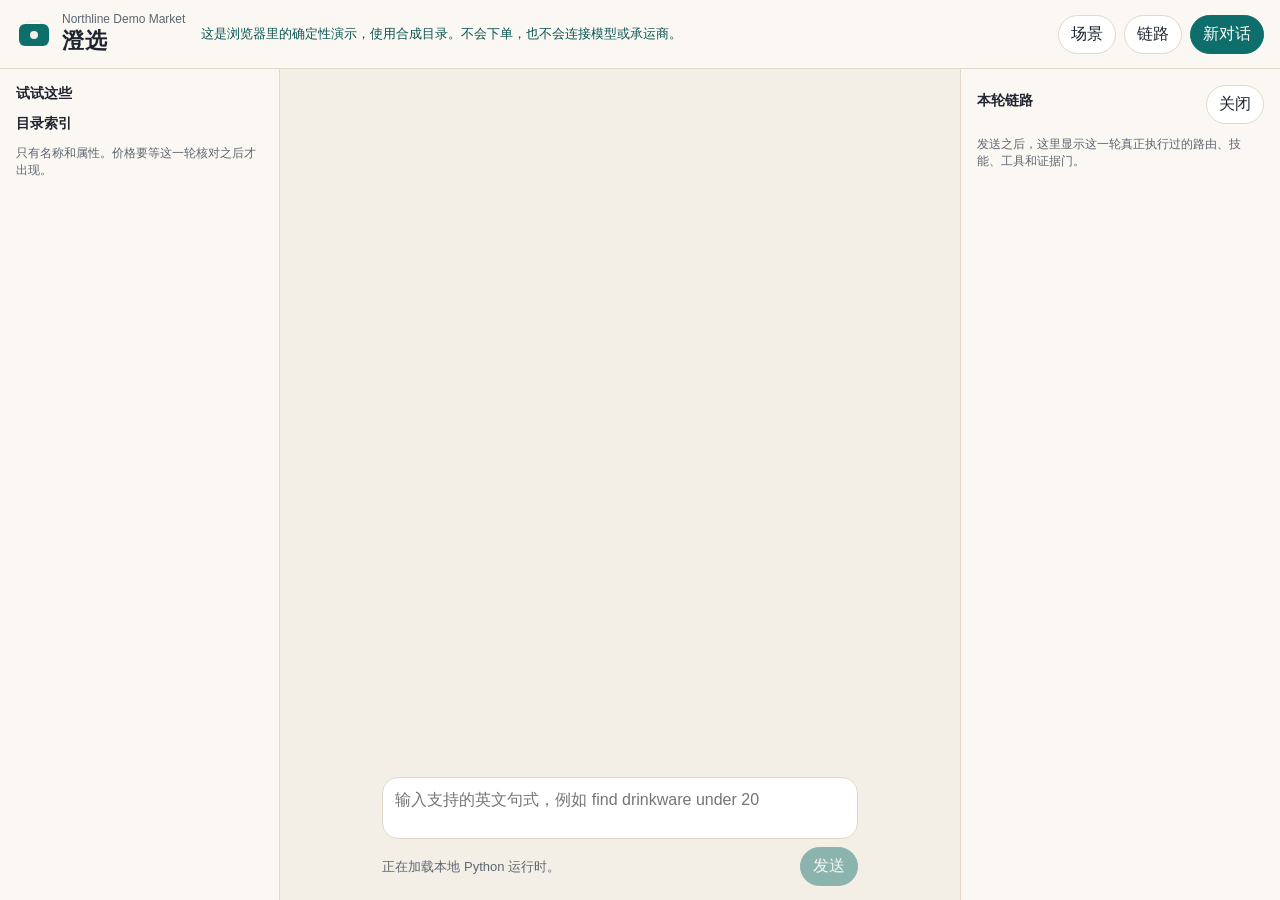
==== shopassist/pages/static/index.html @ bece0474 "Add a static shop demo and an offline knowledge index. The Pages site runs the mock session in the b" ====
<!DOCTYPE html>
<html lang="zh-CN">
<head>
  <meta charset="utf-8">
  <meta name="viewport" content="width=device-width, initial-scale=1">
  <base href="__SHOPASSIST_BASE__">
  <title>澄选 · 购物助手演示</title>
  <link rel="icon" href="favicon.svg">
  <link rel="stylesheet" href="app.css">
</head>
<body>
  <div class="app">
    <header class="top">
      <div class="brand">
        <svg class="mark" viewBox="0 0 36 36" aria-hidden="true">
          <rect x="3" y="8" width="30" height="22" rx="6" fill="#0e6e6b"/>
          <path d="M10 8c0-4 16-4 16 0" fill="none" stroke="#f4efe6" stroke-width="2"/>
          <circle cx="18" cy="19" r="4" fill="#f4efe6"/>
        </svg>
        <div>
          <p class="eyebrow">Northline Demo Market</p>
          <h1>澄选</h1>
        </div>
      </div>
      <p class="banner" id="banner">这是浏览器里的确定性演示，使用合成目录。不会下单，也不会连接模型或承运商。</p>
      <div class="top-actions">
        <button type="button" class="ghost" id="open-nav">场景</button>
        <button type="button" class="ghost" id="open-trace">链路</button>
        <button type="button" id="reset">新对话</button>
      </div>
    </header>
    <div class="shell">
      <aside class="nav" id="nav">
        <section>
          <h2>试试这些</h2>
          <p class="note" id="input-note"></p>
          <div id="prompts"></div>
        </section>
        <section>
          <h2>目录索引</h2>
          <p class="note">只有名称和属性。价格要等这一轮核对之后才出现。</p>
          <div id="catalog"></div>
        </section>
      </aside>
      <section class="chat">
        <div id="transcript" aria-live="polite"></div>
        <form id="composer">
          <label class="sr" for="message">消息</label>
          <textarea id="message" rows="2" maxlength="2000" placeholder="输入支持的英文句式，例如 find drinkware under 20"></textarea>
          <div class="composer-actions">
            <p id="status">正在加载本地 Python 运行时。</p>
            <button type="button" id="cancel" hidden>取消</button>
            <button type="submit" id="send" disabled>发送</button>
          </div>
        </form>
      </section>
      <aside class="trace" id="trace">
        <div class="trace-head">
          <h2>本轮链路</h2>
          <button type="button" class="ghost close-trace" id="close-trace">关闭</button>
        </div>
        <div id="trace-body">
          <p class="note">发送之后，这里显示这一轮真正执行过的路由、技能、工具和证据门。</p>
        </div>
      </aside>
    </div>
  </div>
  <script type="module" src="app.js"></script>
</body>
</html>
---- shopassist/pages/static/app.css ----
:root {
  color-scheme: light;
  --paper: #f4efe6;
  --paper-2: #fbf8f3;
  --ink: #1f2430;
  --muted: #5c6570;
  --line: #e3d8c8;
  --teal: #0e6e6b;
  --teal-dark: #0a5552;
  --teal-soft: #e5f3f1;
  --clay: #a15c3a;
  --card: #fffdf9;
  --shadow: 0 12px 30px rgba(60, 42, 24, 0.08);
  font-family: "Avenir Next", "Segoe UI", "PingFang SC", "Noto Sans SC", "Microsoft YaHei", sans-serif;
}

* { box-sizing: border-box; }
html, body { margin: 0; height: 100%; background: var(--paper); color: var(--ink); }
button, textarea { font: inherit; }
button { cursor: pointer; }
.sr { position: absolute; width: 1px; height: 1px; overflow: hidden; clip: rect(0 0 0 0); }

.app { height: 100dvh; display: flex; flex-direction: column; }
.top {
  display: grid;
  grid-template-columns: auto minmax(0, 1fr) auto;
  gap: 16px;
  align-items: center;
  padding: 12px 16px;
  background: var(--paper-2);
  border-bottom: 1px solid var(--line);
}
.brand { display: flex; gap: 10px; align-items: center; }
.brand h1 { margin: 0; font-size: 22px; letter-spacing: 0.04em; }
.eyebrow { margin: 0; color: var(--muted); font-size: 12px; }
.mark { width: 36px; height: 36px; }
.banner { margin: 0; color: var(--teal-dark); font-size: 13px; line-height: 1.45; }
.top-actions, .composer-actions { display: flex; gap: 8px; align-items: center; }
.ghost, #reset, #send, #cancel, .prompt, .quote {
  border: 1px solid var(--line);
  background: white;
  color: var(--ink);
  border-radius: 999px;
  padding: 8px 12px;
}
#send, #reset { background: var(--teal); color: white; border-color: var(--teal); }
#send:disabled { opacity: 0.45; cursor: default; }
.shell {
  flex: 1;
  min-height: 0;
  display: grid;
  grid-template-columns: 280px minmax(0, 1fr) 320px;
}
.nav, .trace { overflow: auto; background: var(--paper-2); padding: 16px; }
.nav { border-right: 1px solid var(--line); }
.trace { border-left: 1px solid var(--line); }
.chat { display: flex; flex-direction: column; min-width: 0; min-height: 0; }
#transcript { flex: 1; overflow: auto; padding: 22px 8vw 12px; }
.note { color: var(--muted); font-size: 12px; line-height: 1.45; }
h2 { font-size: 14px; margin: 0 0 8px; }
.prompt, .quote {
  display: block;
  width: 100%;
  text-align: left;
  border-radius: 14px;
  margin: 0 0 8px;
}
.prompt strong, .quote strong { display: block; }
.prompt span, .quote span { color: var(--muted); font-size: 12px; }
.bubble { max-width: 760px; margin: 0 auto 14px; }
.bubble.user .text { background: var(--teal); color: white; margin-left: 18%; }
.bubble.assistant .text { background: var(--card); border: 1px solid var(--line); }
.text { border-radius: 16px; padding: 12px 14px; line-height: 1.5; white-space: pre-wrap; box-shadow: var(--shadow); }
.meta { color: var(--muted); font-size: 12px; margin-top: 6px; }
.cards { display: grid; grid-template-columns: repeat(auto-fit, minmax(180px, 1fr)); gap: 10px; margin-top: 10px; }
.card { background: var(--card); border: 1px solid var(--line); border-radius: 16px; padding: 12px; }
.card svg { width: 100%; height: 72px; }
.card h3 { margin: 8px 0 4px; font-size: 15px; }
.price { color: var(--clay); font-weight: 700; }
.pending { color: var(--teal-dark); font-size: 14px; }
.compare { width: 100%; border-collapse: collapse; margin-top: 10px; background: var(--card); font-size: 13px; }
.compare th, .compare td { border-bottom: 1px solid var(--line); padding: 6px 8px; text-align: left; }
#composer {
  position: sticky;
  bottom: 0;
  display: grid;
  gap: 8px;
  padding: 10px 8vw 14px;
  background: linear-gradient(transparent, var(--paper) 18%);
}
textarea {
  width: 100%;
  resize: none;
  border-radius: 16px;
  border: 1px solid var(--line);
  padding: 12px;
  background: white;
}
#status { flex: 1; margin: 0; color: var(--muted); font-size: 13px; }
.trace-head { display: flex; justify-content: space-between; align-items: center; }
.row { display: flex; justify-content: space-between; gap: 8px; font-size: 13px; padding: 6px 0; border-bottom: 1px solid var(--line); }
.row b { font-weight: 600; }
details { margin-top: 10px; }
pre { white-space: pre-wrap; word-break: break-word; font-size: 12px; background: white; padding: 8px; border-radius: 8px; }
.hit { font-size: 12px; padding: 6px 0; border-bottom: 1px solid var(--line); }
.warn { background: #fff4e8; border-radius: 10px; padding: 8px; font-size: 12px; }

@media (max-width: 960px) {
  .top { grid-template-columns: 1fr auto; }
  .banner { grid-column: 1 / -1; }
  .shell { grid-template-columns: 1fr; }
  .nav, .trace {
    display: none;
    position: fixed;
    inset: 64px 12px 12px;
    z-index: 3;
    border-radius: 16px;
    box-shadow: var(--shadow);
  }
  .nav.open, .trace.open { display: block; }
  #transcript, #composer { padding-left: 14px; padding-right: 14px; }
}
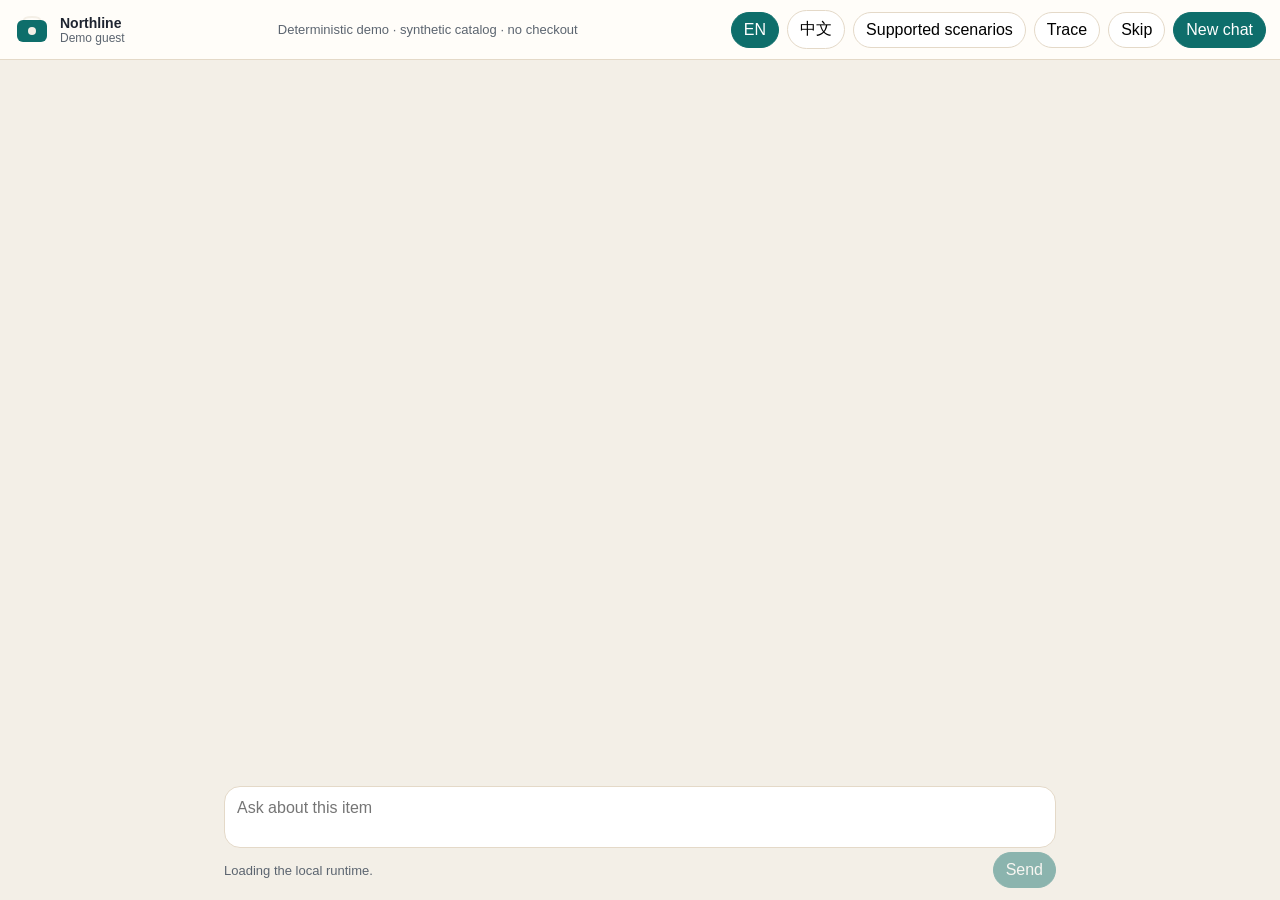
==== commit 677fbd6b: "Open the shop demo on a product and play a guided turn. The page defaults to English, quotes the ite" ====
--- a/shopassist/pages/static/index.html
+++ b/shopassist/pages/static/index.html
@@ -1,10 +1,10 @@
 <!DOCTYPE html>
-<html lang="zh-CN">
+<html lang="en">
 <head>
   <meta charset="utf-8">
   <meta name="viewport" content="width=device-width, initial-scale=1">
   <base href="__SHOPASSIST_BASE__">
-  <title>澄选 · 购物助手演示</title>
+  <title>Northline demo</title>
   <link rel="icon" href="favicon.svg">
   <link rel="stylesheet" href="app.css">
 </head>
@@ -18,53 +18,61 @@
           <circle cx="18" cy="19" r="4" fill="#f4efe6"/>
         </svg>
         <div>
-          <p class="eyebrow">Northline Demo Market</p>
-          <h1>澄选</h1>
+          <p class="eyebrow" id="brand-name">Northline</p>
+          <p class="guest" id="guest">Demo guest</p>
         </div>
       </div>
-      <p class="banner" id="banner">这是浏览器里的确定性演示，使用合成目录。不会下单，也不会连接模型或承运商。</p>
+      <p class="banner" id="banner">Deterministic demo · synthetic catalog · no checkout</p>
       <div class="top-actions">
-        <button type="button" class="ghost" id="open-nav">场景</button>
-        <button type="button" class="ghost" id="open-trace">链路</button>
-        <button type="button" id="reset">新对话</button>
+        <div class="langs" role="group" id="langs" aria-label="Language">
+          <button type="button" id="lang-en" aria-pressed="true">EN</button>
+          <button type="button" id="lang-zh" aria-pressed="false">中文</button>
+        </div>
+        <button type="button" class="ghost" id="open-scenarios">Supported scenarios</button>
+        <button type="button" class="ghost" id="open-trace" aria-expanded="false">Trace</button>
+        <button type="button" class="ghost" id="skip">Skip</button>
+        <button type="button" id="reset">New chat</button>
       </div>
     </header>
-    <div class="shell">
-      <aside class="nav" id="nav">
-        <section>
-          <h2>试试这些</h2>
-          <p class="note" id="input-note"></p>
-          <div id="prompts"></div>
-        </section>
-        <section>
-          <h2>目录索引</h2>
-          <p class="note">只有名称和属性。价格要等这一轮核对之后才出现。</p>
-          <div id="catalog"></div>
-        </section>
-      </aside>
-      <section class="chat">
-        <div id="transcript" aria-live="polite"></div>
-        <form id="composer">
-          <label class="sr" for="message">消息</label>
-          <textarea id="message" rows="2" maxlength="2000" placeholder="输入支持的英文句式，例如 find drinkware under 20"></textarea>
-          <div class="composer-actions">
-            <p id="status">正在加载本地 Python 运行时。</p>
-            <button type="button" id="cancel" hidden>取消</button>
-            <button type="submit" id="send" disabled>发送</button>
-          </div>
-        </form>
-      </section>
-      <aside class="trace" id="trace">
-        <div class="trace-head">
-          <h2>本轮链路</h2>
-          <button type="button" class="ghost close-trace" id="close-trace">关闭</button>
+    <div id="pin" class="pin" hidden></div>
+    <div id="guide-bar" class="guide-bar" hidden>
+      <strong id="guide-label">Guided demo</strong>
+      <span id="pace-note"></span>
+      <button type="button" class="ghost" id="replay">Replay</button>
+    </div>
+    <section class="chat">
+      <div id="transcript" aria-live="polite"></div>
+      <div id="handoff" class="handoff" hidden>
+        <button type="button" id="own-chat">Start your own chat</button>
+      </div>
+      <div id="chips" class="chips" aria-label="Shortcuts"></div>
+      <form id="composer">
+        <label class="sr" for="message" id="message-label">Message</label>
+        <textarea id="message" rows="2" maxlength="2000" placeholder="Ask about this item"></textarea>
+        <div class="composer-actions">
+          <p id="status">Loading the local runtime.</p>
+          <button type="button" id="cancel" hidden>Cancel</button>
+          <button type="submit" id="send" disabled>Send</button>
         </div>
-        <div id="trace-body">
-          <p class="note">发送之后，这里显示这一轮真正执行过的路由、技能、工具和证据门。</p>
-        </div>
-      </aside>
+      </form>
+    </section>
+  </div>
+  <aside id="trace" class="drawer" hidden>
+    <div class="drawer-card">
+      <div class="trace-head">
+        <h2 id="trace-title">This turn</h2>
+        <button type="button" class="ghost" id="close-trace">Close</button>
+      </div>
+      <div id="trace-body"></div>
     </div>
-  </div>
+  </aside>
+  <dialog id="scenarios">
+    <div class="trace-head">
+      <h2 id="scenarios-title">Supported scenarios</h2>
+      <button type="button" class="ghost" id="close-scenarios">Close</button>
+    </div>
+    <div id="scenario-list"></div>
+  </dialog>
   <script type="module" src="app.js"></script>
 </body>
 </html>
--- a/shopassist/pages/static/app.css
+++ b/shopassist/pages/static/app.css
@@ -1,122 +1,71 @@
 :root {
   color-scheme: light;
-  --paper: #f4efe6;
-  --paper-2: #fbf8f3;
-  --ink: #1f2430;
+  --paper: #f3efe7;
+  --ink: #1e2430;
   --muted: #5c6570;
-  --line: #e3d8c8;
+  --line: #e4d9c8;
   --teal: #0e6e6b;
-  --teal-dark: #0a5552;
-  --teal-soft: #e5f3f1;
-  --clay: #a15c3a;
   --card: #fffdf9;
-  --shadow: 0 12px 30px rgba(60, 42, 24, 0.08);
+  --shadow: 0 16px 40px rgba(55, 40, 20, 0.12);
   font-family: "Avenir Next", "Segoe UI", "PingFang SC", "Noto Sans SC", "Microsoft YaHei", sans-serif;
 }
-
 * { box-sizing: border-box; }
 html, body { margin: 0; height: 100%; background: var(--paper); color: var(--ink); }
 button, textarea { font: inherit; }
 button { cursor: pointer; }
+button:focus-visible, textarea:focus-visible { outline: 3px solid #0e6e6b; outline-offset: 2px; }
 .sr { position: absolute; width: 1px; height: 1px; overflow: hidden; clip: rect(0 0 0 0); }
-
 .app { height: 100dvh; display: flex; flex-direction: column; }
 .top {
-  display: grid;
-  grid-template-columns: auto minmax(0, 1fr) auto;
-  gap: 16px;
-  align-items: center;
-  padding: 12px 16px;
-  background: var(--paper-2);
-  border-bottom: 1px solid var(--line);
+  display: flex; gap: 12px; align-items: center; justify-content: space-between;
+  padding: 10px 14px; background: #fffdf9; border-bottom: 1px solid var(--line);
 }
 .brand { display: flex; gap: 10px; align-items: center; }
-.brand h1 { margin: 0; font-size: 22px; letter-spacing: 0.04em; }
-.eyebrow { margin: 0; color: var(--muted); font-size: 12px; }
 .mark { width: 36px; height: 36px; }
-.banner { margin: 0; color: var(--teal-dark); font-size: 13px; line-height: 1.45; }
-.top-actions, .composer-actions { display: flex; gap: 8px; align-items: center; }
-.ghost, #reset, #send, #cancel, .prompt, .quote {
-  border: 1px solid var(--line);
-  background: white;
-  color: var(--ink);
-  border-radius: 999px;
-  padding: 8px 12px;
+.eyebrow, .guest, .banner, .pace-note, .note { margin: 0; color: var(--muted); }
+.eyebrow { font-size: 14px; color: var(--ink); font-weight: 700; }
+.guest { font-size: 12px; }
+.banner { flex: 1; font-size: 13px; text-align: center; }
+.top-actions, .composer-actions, .langs, .guide-bar, .chips { display: flex; gap: 8px; align-items: center; }
+.ghost, #reset, #send, #own-chat, .langs button {
+  border: 1px solid var(--line); background: white; border-radius: 999px; padding: 8px 12px;
 }
-#send, #reset { background: var(--teal); color: white; border-color: var(--teal); }
-#send:disabled { opacity: 0.45; cursor: default; }
-.shell {
-  flex: 1;
-  min-height: 0;
-  display: grid;
-  grid-template-columns: 280px minmax(0, 1fr) 320px;
+#send, #reset, #own-chat { background: var(--teal); color: white; border-color: var(--teal); }
+#send:disabled { opacity: 0.45; }
+.langs button[aria-pressed="true"] { background: var(--teal); color: white; border-color: var(--teal); }
+.pin, .guide-bar { padding: 8px 14px; background: #fffaf3; border-bottom: 1px solid var(--line); font-size: 14px; }
+.guide-bar strong { color: var(--teal); }
+.chat { flex: 1; min-height: 0; display: flex; flex-direction: column; width: min(860px, 100%); margin: 0 auto; }
+#transcript { flex: 1; overflow: auto; padding: 16px 14px 8px; }
+.bubble { margin: 0 0 12px; }
+.bubble.user .text { background: var(--teal); color: white; margin-left: 18%; }
+.bubble.assistant .text, .product-card { background: var(--card); border: 1px solid var(--line); }
+.text, .product-card { border-radius: 16px; padding: 12px 14px; line-height: 1.5; white-space: pre-wrap; }
+.badge { display: inline-block; font-size: 12px; color: var(--teal); margin-bottom: 4px; }
+.product-card { display: grid; grid-template-columns: 88px 1fr; gap: 12px; margin-bottom: 8px; }
+.product-card svg { width: 88px; height: 72px; }
+.price { color: #a15c3a; font-weight: 700; margin: 4px 0; }
+.step-trace { margin-top: 6px; font-size: 13px; }
+.step-trace summary { cursor: pointer; color: var(--teal); }
+.chips { overflow-x: auto; padding: 0 14px 8px; }
+.chips button, .scenario button {
+  border: 1px solid var(--line); background: white; border-radius: 999px; padding: 8px 12px; white-space: nowrap;
 }
-.nav, .trace { overflow: auto; background: var(--paper-2); padding: 16px; }
-.nav { border-right: 1px solid var(--line); }
-.trace { border-left: 1px solid var(--line); }
-.chat { display: flex; flex-direction: column; min-width: 0; min-height: 0; }
-#transcript { flex: 1; overflow: auto; padding: 22px 8vw 12px; }
-.note { color: var(--muted); font-size: 12px; line-height: 1.45; }
-h2 { font-size: 14px; margin: 0 0 8px; }
-.prompt, .quote {
-  display: block;
-  width: 100%;
-  text-align: left;
-  border-radius: 14px;
-  margin: 0 0 8px;
+#composer { padding: 8px 14px calc(12px + env(safe-area-inset-bottom)); background: var(--paper); }
+textarea { width: 100%; resize: none; border-radius: 16px; border: 1px solid var(--line); padding: 12px; background: white; }
+#status { flex: 1; margin: 0; color: var(--muted); font-size: 13px; }
+.handoff { padding: 0 14px 8px; }
+.drawer { position: fixed; inset: 0; background: rgba(30, 36, 48, 0.35); display: grid; place-items: end center; padding: 16px; }
+.drawer[hidden], .pin[hidden], .guide-bar[hidden], .handoff[hidden], #cancel[hidden] { display: none; }
+.drawer-card, dialog { width: min(520px, 100%); background: white; border-radius: 18px; padding: 16px; box-shadow: var(--shadow); border: 0; }
+.trace-head, .scenario { display: flex; justify-content: space-between; gap: 8px; align-items: center; }
+.scenario { display: block; border-top: 1px solid var(--line); padding: 10px 0; }
+.scenario h3 { margin: 0 0 4px; font-size: 16px; }
+.row { display: flex; justify-content: space-between; gap: 8px; font-size: 13px; padding: 6px 0; border-bottom: 1px solid var(--line); }
+pre { white-space: pre-wrap; word-break: break-word; font-size: 12px; }
+@media (max-width: 800px) {
+  .banner { display: none; }
+  .top { align-items: flex-start; }
+  .top-actions { flex-wrap: wrap; justify-content: flex-end; }
+  .bubble.user .text { margin-left: 8%; }
 }
-.prompt strong, .quote strong { display: block; }
-.prompt span, .quote span { color: var(--muted); font-size: 12px; }
-.bubble { max-width: 760px; margin: 0 auto 14px; }
-.bubble.user .text { background: var(--teal); color: white; margin-left: 18%; }
-.bubble.assistant .text { background: var(--card); border: 1px solid var(--line); }
-.text { border-radius: 16px; padding: 12px 14px; line-height: 1.5; white-space: pre-wrap; box-shadow: var(--shadow); }
-.meta { color: var(--muted); font-size: 12px; margin-top: 6px; }
-.cards { display: grid; grid-template-columns: repeat(auto-fit, minmax(180px, 1fr)); gap: 10px; margin-top: 10px; }
-.card { background: var(--card); border: 1px solid var(--line); border-radius: 16px; padding: 12px; }
-.card svg { width: 100%; height: 72px; }
-.card h3 { margin: 8px 0 4px; font-size: 15px; }
-.price { color: var(--clay); font-weight: 700; }
-.pending { color: var(--teal-dark); font-size: 14px; }
-.compare { width: 100%; border-collapse: collapse; margin-top: 10px; background: var(--card); font-size: 13px; }
-.compare th, .compare td { border-bottom: 1px solid var(--line); padding: 6px 8px; text-align: left; }
-#composer {
-  position: sticky;
-  bottom: 0;
-  display: grid;
-  gap: 8px;
-  padding: 10px 8vw 14px;
-  background: linear-gradient(transparent, var(--paper) 18%);
-}
-textarea {
-  width: 100%;
-  resize: none;
-  border-radius: 16px;
-  border: 1px solid var(--line);
-  padding: 12px;
-  background: white;
-}
-#status { flex: 1; margin: 0; color: var(--muted); font-size: 13px; }
-.trace-head { display: flex; justify-content: space-between; align-items: center; }
-.row { display: flex; justify-content: space-between; gap: 8px; font-size: 13px; padding: 6px 0; border-bottom: 1px solid var(--line); }
-.row b { font-weight: 600; }
-details { margin-top: 10px; }
-pre { white-space: pre-wrap; word-break: break-word; font-size: 12px; background: white; padding: 8px; border-radius: 8px; }
-.hit { font-size: 12px; padding: 6px 0; border-bottom: 1px solid var(--line); }
-.warn { background: #fff4e8; border-radius: 10px; padding: 8px; font-size: 12px; }
-
-@media (max-width: 960px) {
-  .top { grid-template-columns: 1fr auto; }
-  .banner { grid-column: 1 / -1; }
-  .shell { grid-template-columns: 1fr; }
-  .nav, .trace {
-    display: none;
-    position: fixed;
-    inset: 64px 12px 12px;
-    z-index: 3;
-    border-radius: 16px;
-    box-shadow: var(--shadow);
-  }
-  .nav.open, .trace.open { display: block; }
-  #transcript, #composer { padding-left: 14px; padding-right: 14px; }
-}
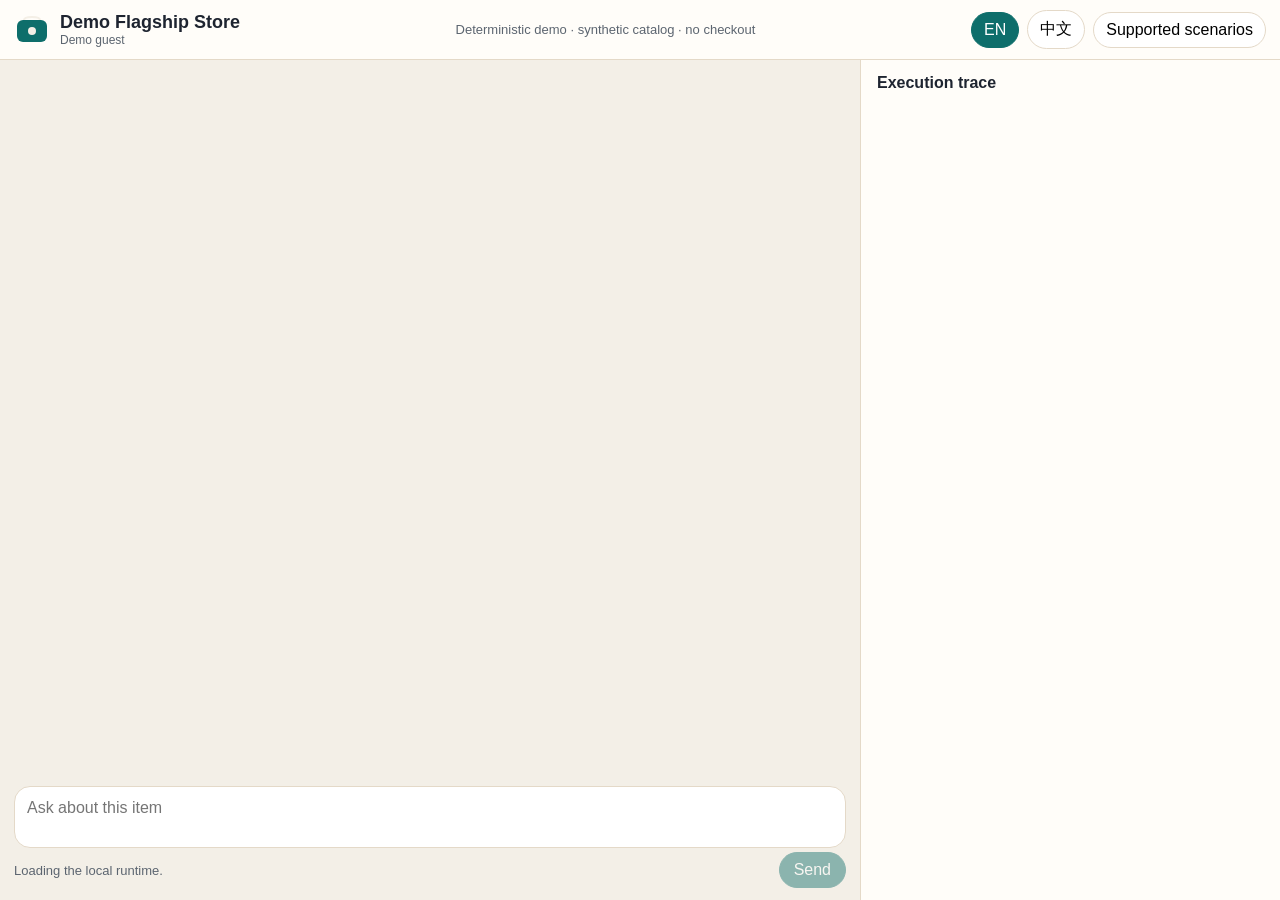
==== commit 8309b48b: "Replace autoplay with a two-column shop consult. The page opens on catalog-backed canvas court shoes" ====
--- a/shopassist/pages/static/index.html
+++ b/shopassist/pages/static/index.html
@@ -4,7 +4,7 @@
   <meta charset="utf-8">
   <meta name="viewport" content="width=device-width, initial-scale=1">
   <base href="__SHOPASSIST_BASE__">
-  <title>Northline demo</title>
+  <title>Demo Flagship Store</title>
   <link rel="icon" href="favicon.svg">
   <link rel="stylesheet" href="app.css">
 </head>
@@ -18,7 +18,7 @@
           <circle cx="18" cy="19" r="4" fill="#f4efe6"/>
         </svg>
         <div>
-          <p class="eyebrow" id="brand-name">Northline</p>
+          <h1 class="eyebrow" id="brand-name">Demo Flagship Store</h1>
           <p class="guest" id="guest">Demo guest</p>
         </div>
       </div>
@@ -29,43 +29,28 @@
           <button type="button" id="lang-zh" aria-pressed="false">中文</button>
         </div>
         <button type="button" class="ghost" id="open-scenarios">Supported scenarios</button>
-        <button type="button" class="ghost" id="open-trace" aria-expanded="false">Trace</button>
-        <button type="button" class="ghost" id="skip">Skip</button>
-        <button type="button" id="reset">New chat</button>
       </div>
     </header>
-    <div id="pin" class="pin" hidden></div>
-    <div id="guide-bar" class="guide-bar" hidden>
-      <strong id="guide-label">Guided demo</strong>
-      <span id="pace-note"></span>
-      <button type="button" class="ghost" id="replay">Replay</button>
+    <div class="columns">
+      <section class="chat">
+        <div id="transcript" aria-live="polite"></div>
+        <div id="chips" class="chips" aria-label="Shortcuts"></div>
+        <form id="composer">
+          <label class="sr" for="message" id="message-label">Message</label>
+          <textarea id="message" rows="2" maxlength="2000" placeholder="Ask about this item"></textarea>
+          <div class="composer-actions">
+            <p id="status">Loading the local runtime.</p>
+            <button type="button" id="cancel" hidden>Cancel</button>
+            <button type="submit" id="send" disabled>Send</button>
+          </div>
+        </form>
+      </section>
+      <aside id="trace-panel" class="trace-panel" aria-label="Execution trace">
+        <h2 id="trace-title">Execution trace</h2>
+        <div id="trace-body"></div>
+      </aside>
     </div>
-    <section class="chat">
-      <div id="transcript" aria-live="polite"></div>
-      <div id="handoff" class="handoff" hidden>
-        <button type="button" id="own-chat">Start your own chat</button>
-      </div>
-      <div id="chips" class="chips" aria-label="Shortcuts"></div>
-      <form id="composer">
-        <label class="sr" for="message" id="message-label">Message</label>
-        <textarea id="message" rows="2" maxlength="2000" placeholder="Ask about this item"></textarea>
-        <div class="composer-actions">
-          <p id="status">Loading the local runtime.</p>
-          <button type="button" id="cancel" hidden>Cancel</button>
-          <button type="submit" id="send" disabled>Send</button>
-        </div>
-      </form>
-    </section>
   </div>
-  <aside id="trace" class="drawer" hidden>
-    <div class="drawer-card">
-      <div class="trace-head">
-        <h2 id="trace-title">This turn</h2>
-        <button type="button" class="ghost" id="close-trace">Close</button>
-      </div>
-      <div id="trace-body"></div>
-    </div>
-  </aside>
   <dialog id="scenarios">
     <div class="trace-head">
       <h2 id="scenarios-title">Supported scenarios</h2>
--- a/shopassist/pages/static/app.css
+++ b/shopassist/pages/static/app.css
@@ -20,52 +20,69 @@
   display: flex; gap: 12px; align-items: center; justify-content: space-between;
   padding: 10px 14px; background: #fffdf9; border-bottom: 1px solid var(--line);
 }
-.brand { display: flex; gap: 10px; align-items: center; }
-.mark { width: 36px; height: 36px; }
-.eyebrow, .guest, .banner, .pace-note, .note { margin: 0; color: var(--muted); }
-.eyebrow { font-size: 14px; color: var(--ink); font-weight: 700; }
+.brand { display: flex; gap: 10px; align-items: center; min-width: 0; }
+.mark { width: 36px; height: 36px; flex: none; }
+.eyebrow, .guest, .banner, .note { margin: 0; color: var(--muted); }
+.eyebrow { font-size: 18px; color: var(--ink); font-weight: 700; line-height: 1.2; }
 .guest { font-size: 12px; }
 .banner { flex: 1; font-size: 13px; text-align: center; }
-.top-actions, .composer-actions, .langs, .guide-bar, .chips { display: flex; gap: 8px; align-items: center; }
-.ghost, #reset, #send, #own-chat, .langs button {
+.top-actions, .composer-actions, .langs { display: flex; gap: 8px; align-items: center; }
+.ghost, .langs button, .chips button {
   border: 1px solid var(--line); background: white; border-radius: 999px; padding: 8px 12px;
 }
-#send, #reset, #own-chat { background: var(--teal); color: white; border-color: var(--teal); }
+#send, .enter { background: var(--teal); color: white; border: 1px solid var(--teal); border-radius: 999px; padding: 8px 14px; }
 #send:disabled { opacity: 0.45; }
 .langs button[aria-pressed="true"] { background: var(--teal); color: white; border-color: var(--teal); }
-.pin, .guide-bar { padding: 8px 14px; background: #fffaf3; border-bottom: 1px solid var(--line); font-size: 14px; }
-.guide-bar strong { color: var(--teal); }
-.chat { flex: 1; min-height: 0; display: flex; flex-direction: column; width: min(860px, 100%); margin: 0 auto; }
+.columns { flex: 1; min-height: 0; display: grid; grid-template-columns: minmax(0, 1fr) minmax(300px, 420px); }
+.chat { min-height: 0; min-width: 0; display: flex; flex-direction: column; }
 #transcript { flex: 1; overflow: auto; padding: 16px 14px 8px; }
-.bubble { margin: 0 0 12px; }
-.bubble.user .text { background: var(--teal); color: white; margin-left: 18%; }
-.bubble.assistant .text, .product-card { background: var(--card); border: 1px solid var(--line); }
-.text, .product-card { border-radius: 16px; padding: 12px 14px; line-height: 1.5; white-space: pre-wrap; }
-.badge { display: inline-block; font-size: 12px; color: var(--teal); margin-bottom: 4px; }
-.product-card { display: grid; grid-template-columns: 88px 1fr; gap: 12px; margin-bottom: 8px; }
-.product-card svg { width: 88px; height: 72px; }
+.exchange { display: flex; flex-direction: column; gap: 8px; margin-bottom: 14px; }
+.bubble { display: flex; margin: 0 0 12px; }
+.bubble.user { justify-content: flex-end; }
+.bubble.assistant { justify-content: flex-start; }
+.stack { max-width: min(100%, 520px); display: flex; flex-direction: column; gap: 8px; }
+.bubble.user .text { margin-left: 18%; background: var(--teal); color: white; border-radius: 16px 16px 4px 16px; }
+.bubble.assistant .text { background: var(--card); border: 1px solid var(--line); border-radius: 4px 16px 16px 16px; }
+.text, .product-card { padding: 12px 14px; line-height: 1.5; white-space: pre-wrap; }
+.product-card {
+  display: grid; grid-template-columns: 88px 1fr; gap: 12px; align-items: center;
+  background: var(--card); border: 1px solid var(--line); border-radius: 16px;
+}
+.product-photo, .scenario-photos img {
+  width: 88px; height: 88px; object-fit: cover; border-radius: 12px; background: #f6f1e8; display: block;
+}
 .price { color: #a15c3a; font-weight: 700; margin: 4px 0; }
-.step-trace { margin-top: 6px; font-size: 13px; }
-.step-trace summary { cursor: pointer; color: var(--teal); }
-.chips { overflow-x: auto; padding: 0 14px 8px; }
-.chips button, .scenario button {
-  border: 1px solid var(--line); background: white; border-radius: 999px; padding: 8px 12px; white-space: nowrap;
-}
+.chips { display: flex; gap: 8px; overflow-x: auto; padding: 0 14px 8px; }
+.chips button { white-space: nowrap; }
 #composer { padding: 8px 14px calc(12px + env(safe-area-inset-bottom)); background: var(--paper); }
 textarea { width: 100%; resize: none; border-radius: 16px; border: 1px solid var(--line); padding: 12px; background: white; }
 #status { flex: 1; margin: 0; color: var(--muted); font-size: 13px; }
-.handoff { padding: 0 14px 8px; }
-.drawer { position: fixed; inset: 0; background: rgba(30, 36, 48, 0.35); display: grid; place-items: end center; padding: 16px; }
-.drawer[hidden], .pin[hidden], .guide-bar[hidden], .handoff[hidden], #cancel[hidden] { display: none; }
-.drawer-card, dialog { width: min(520px, 100%); background: white; border-radius: 18px; padding: 16px; box-shadow: var(--shadow); border: 0; }
-.trace-head, .scenario { display: flex; justify-content: space-between; gap: 8px; align-items: center; }
-.scenario { display: block; border-top: 1px solid var(--line); padding: 10px 0; }
-.scenario h3 { margin: 0 0 4px; font-size: 16px; }
+#cancel[hidden] { display: none; }
+.trace-panel {
+  min-height: 0; overflow: auto; border-left: 1px solid var(--line);
+  background: #fffdf9; padding: 14px 16px 24px;
+}
+.trace-panel h2, dialog h2 { margin: 0; font-size: 16px; }
+.trace-turn { border-top: 1px solid var(--line); margin-top: 12px; padding-top: 8px; }
+.trace-turn h3 { margin: 0 0 6px; font-size: 14px; font-weight: 650; }
 .row { display: flex; justify-content: space-between; gap: 8px; font-size: 13px; padding: 6px 0; border-bottom: 1px solid var(--line); }
 pre { white-space: pre-wrap; word-break: break-word; font-size: 12px; }
+dialog {
+  width: min(680px, calc(100% - 24px)); max-height: calc(100dvh - 24px); overflow: auto;
+  background: white; border-radius: 18px; padding: 16px; box-shadow: var(--shadow); border: 0;
+}
+.trace-head { display: flex; justify-content: space-between; gap: 8px; align-items: center; }
+.scenario { display: grid; grid-template-columns: auto minmax(0, 1fr) auto; gap: 12px; align-items: center; border-top: 1px solid var(--line); padding: 12px 0; }
+.scenario-photos { display: flex; gap: 6px; }
+.scenario h3 { margin: 0 0 4px; font-size: 16px; }
+.scenario .sample, .scenario .note { margin: 0; }
 @media (max-width: 800px) {
   .banner { display: none; }
   .top { align-items: flex-start; }
   .top-actions { flex-wrap: wrap; justify-content: flex-end; }
-  .bubble.user .text { margin-left: 8%; }
+  .columns { grid-template-columns: 1fr; grid-template-rows: minmax(0, 1fr) 210px; }
+  .trace-panel { border-left: 0; border-top: 1px solid var(--line); }
+  .bubble.user .text { margin-left: 12%; }
+  .scenario { grid-template-columns: minmax(0, 1fr) auto; }
+  .scenario-copy { grid-column: 1 / -1; }
 }
